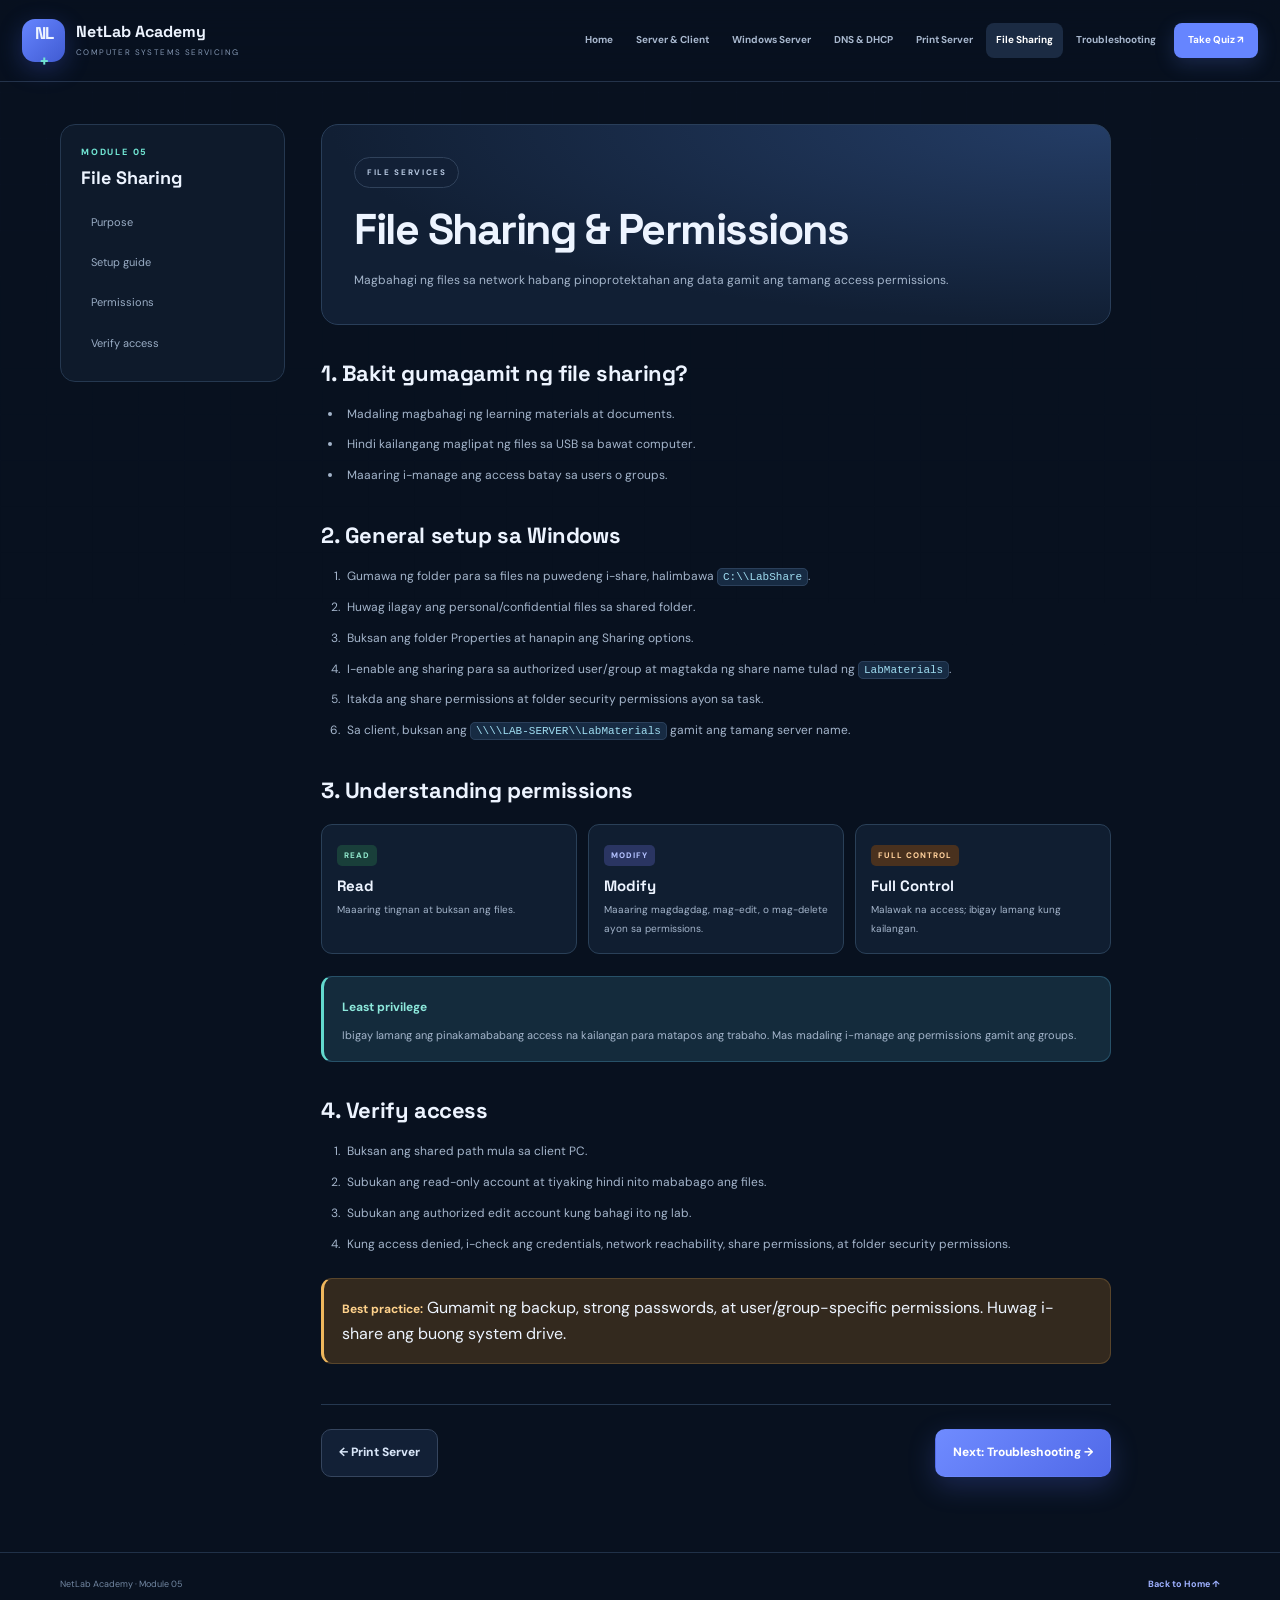
==== file-sharing.html @ 750d9f60 "Add files via upload" ====
<!DOCTYPE html><html lang="tl"><head><meta charset="UTF-8"><meta name="viewport" content="width=device-width, initial-scale=1.0"><title>File Sharing | NetLab Academy</title><link rel="stylesheet" href="style.css"></head><body><header class="topbar"><a class="brand" href="index.html"><span class="brand-mark">NL<span>+</span></span><span><b>NetLab Academy</b><small>COMPUTER SYSTEMS SERVICING</small></span></a><button class="menu-toggle" id="menuBtn">☰</button><nav id="nav"><a href="index.html">Home</a><a href="server-client.html">Server & Client</a><a href="windows-server.html">Windows Server</a><a href="network-services.html">DNS & DHCP</a><a href="print-server.html">Print Server</a><a class="active" href="file-sharing.html">File Sharing</a><a href="troubleshooting.html">Troubleshooting</a><a class="nav-quiz" href="quiz.html">Take Quiz ↗</a></nav></header><main class="lesson-layout wrap"><aside class="lesson-sidebar"><span class="kicker">MODULE 05</span><h3>File Sharing</h3><a href="#purpose">Purpose</a><a href="#setup">Setup guide</a><a href="#permissions">Permissions</a><a href="#test">Verify access</a></aside><article class="lesson-content"><div class="lesson-hero"><span class="pill">FILE SERVICES</span><h1>File Sharing & Permissions</h1><p>Magbahagi ng files sa network habang pinoprotektahan ang data gamit ang tamang access permissions.</p></div><h2 id="purpose">1. Bakit gumagamit ng file sharing?</h2><ul><li>Madaling magbahagi ng learning materials at documents.</li><li>Hindi kailangang maglipat ng files sa USB sa bawat computer.</li><li>Maaaring i-manage ang access batay sa users o groups.</li></ul><h2 id="setup">2. General setup sa Windows</h2><ol><li>Gumawa ng folder para sa files na puwedeng i-share, halimbawa <code>C:\\LabShare</code>.</li><li>Huwag ilagay ang personal/confidential files sa shared folder.</li><li>Buksan ang folder Properties at hanapin ang Sharing options.</li><li>I-enable ang sharing para sa authorized user/group at magtakda ng share name tulad ng <code>LabMaterials</code>.</li><li>Itakda ang share permissions at folder security permissions ayon sa task.</li><li>Sa client, buksan ang <code>\\\\LAB-SERVER\\LabMaterials</code> gamit ang tamang server name.</li></ol><h2 id="permissions">3. Understanding permissions</h2><div class="permission-grid"><div><span class="permission-tag read">READ</span><h3>Read</h3><p>Maaaring tingnan at buksan ang files.</p></div><div><span class="permission-tag modify">MODIFY</span><h3>Modify</h3><p>Maaaring magdagdag, mag-edit, o mag-delete ayon sa permissions.</p></div><div><span class="permission-tag full">FULL CONTROL</span><h3>Full Control</h3><p>Malawak na access; ibigay lamang kung kailangan.</p></div></div><div class="notice"><b>Least privilege</b><p>Ibigay lamang ang pinakamababang access na kailangan para matapos ang trabaho. Mas madaling i-manage ang permissions gamit ang groups.</p></div><h2 id="test">4. Verify access</h2><ol><li>Buksan ang shared path mula sa client PC.</li><li>Subukan ang read-only account at tiyaking hindi nito mababago ang files.</li><li>Subukan ang authorized edit account kung bahagi ito ng lab.</li><li>Kung access denied, i-check ang credentials, network reachability, share permissions, at folder security permissions.</li></ol><div class="warning"><b>Best practice:</b> Gumamit ng backup, strong passwords, at user/group-specific permissions. Huwag i-share ang buong system drive.</div><div class="lesson-nav"><a class="btn btn-ghost" href="print-server.html">← Print Server</a><a class="btn btn-primary" href="troubleshooting.html">Next: Troubleshooting →</a></div></article></main><footer class="footer"><span>NetLab Academy · Module 05</span><a href="index.html">Back to Home ↑</a></footer><script src="script.js"></script></body></html>
---- style.css ----
@import url('https://fonts.googleapis.com/css2?family=DM+Sans:wght@400;500;600;700&family=Space+Grotesk:wght@400;500;600;700&display=swap');
:root{--bg:#08111f;--panel:#101d30;--panel2:#14243a;--text:#edf4ff;--muted:#9baec5;--line:#25364d;--blue:#6685ff;--cyan:#70e4d2;--green:#57d9a5;--shadow:0 22px 70px #0003}
*{box-sizing:border-box}html{scroll-behavior:smooth;scroll-padding-top:110px}body{margin:0;background:var(--bg);color:var(--text);font-family:'DM Sans',Arial,sans-serif;line-height:1.65;overflow-x:hidden}body:before{content:"";position:fixed;inset:0;pointer-events:none;opacity:.17;background-image:linear-gradient(#45608022 1px,transparent 1px),linear-gradient(90deg,#45608022 1px,transparent 1px);background-size:46px 46px;mask-image:linear-gradient(to bottom,black,transparent 80%);z-index:-2}.ambient{position:absolute;width:420px;height:420px;border-radius:50%;filter:blur(100px);opacity:.14;pointer-events:none;z-index:-1}.ambient-one{background:#3f66ff;top:30px;left:-170px}.ambient-two{background:#15d8b1;top:380px;right:-210px}.wrap{width:min(1160px,calc(100% - 44px));margin-inline:auto}.topbar{min-height:82px;padding:13px max(calc((100vw - 1240px)/2),22px);display:flex;align-items:center;justify-content:space-between;gap:24px;border-bottom:1px solid #24334a;background:#08111feF;backdrop-filter:blur(18px);position:sticky;top:0;z-index:20}.brand{display:flex;align-items:center;gap:11px;text-decoration:none;color:var(--text);white-space:nowrap}.brand-mark{width:43px;height:43px;display:grid;place-items:center;background:linear-gradient(135deg,#6685ff,#405bd2);border-radius:13px;font-family:'Space Grotesk',sans-serif;font-weight:800;letter-spacing:-1px;font-size:17px;box-shadow:0 7px 24px #4e6eff44}.brand-mark span{color:var(--cyan)}.brand b{display:block;font-family:'Space Grotesk',sans-serif;font-size:16px;line-height:1.3}.brand small{display:block;font-size:8px;letter-spacing:1.4px;color:#8498b3;margin-top:4px}.topbar nav{display:flex;align-items:center;gap:3px}.topbar nav a{padding:9px 10px;border-radius:8px;text-decoration:none;color:#a8b8ce;font-size:10px;font-weight:700;white-space:nowrap;transition:.2s}.topbar nav a:hover,.topbar nav a.active{color:#fff;background:#1b2b43}.topbar nav a.nav-quiz{background:var(--blue);color:white;padding-inline:14px;margin-left:5px;box-shadow:0 6px 20px #6685ff33}.menu-toggle{display:none;border:1px solid var(--line);border-radius:9px;background:var(--panel);color:white;font-size:21px;padding:6px 12px}.hero{min-height:590px;display:grid;grid-template-columns:1fr .95fr;align-items:center;gap:52px;padding-top:62px;padding-bottom:65px}.pill{display:inline-flex;align-items:center;gap:9px;font-size:9px;font-weight:800;letter-spacing:1.65px;border:1px solid #30425b;color:#b5c6df;border-radius:100px;padding:8px 12px;background:#122036}.pulse{width:7px;height:7px;border-radius:50%;background:var(--green);box-shadow:0 0 12px var(--green)}h1,h2,h3{font-family:'Space Grotesk',sans-serif;line-height:1.18;margin-top:0}.hero h1{font-size:clamp(40px,5vw,65px);letter-spacing:-2.7px;margin:23px 0 20px}.hero h1 span,.quiz-heading h1 span{background:linear-gradient(90deg,#78e6d4,#7e9bff);background-clip:text;-webkit-background-clip:text;color:transparent}.hero-lead{max-width:560px;color:#a7b8ce;font-size:15px;line-height:1.85}.hero-actions{display:flex;gap:12px;flex-wrap:wrap;margin:29px 0 25px}.btn{display:inline-flex;align-items:center;justify-content:center;gap:15px;text-decoration:none;border:1px solid transparent;border-radius:10px;padding:13px 17px;font-family:'DM Sans',sans-serif;font-size:12px;font-weight:800;cursor:pointer;transition:transform .2s,box-shadow .2s,background .2s;color:var(--text)}.btn:hover{transform:translateY(-3px)}.btn-primary{background:linear-gradient(135deg,#6f8bff,#5069e8);box-shadow:0 9px 28px #5c76ff3b;color:white}.btn-primary:hover{box-shadow:0 13px 32px #5c76ff65}.btn-ghost{border-color:#35455e;background:#122036;color:#d8e5f7}.btn-ghost:hover{background:#1b2d47}.btn-light{background:#e9fffa;color:#112438;white-space:nowrap}.play{display:grid;place-items:center;width:21px;height:21px;border:1px solid #60748f;border-radius:50%;font-size:12px}.hero-proof{display:flex;align-items:center;gap:12px;color:#8ea2bc;font-size:10px}.hero-proof b{color:var(--cyan);padding:0 4px}.avatar-stack{display:flex}.avatar-stack span{display:grid;place-items:center;width:27px;height:27px;margin-right:-6px;border:2px solid var(--bg);border-radius:50%;background:#243a59;color:#b7d3ff;font-size:8px;font-weight:800}.avatar-stack span:nth-child(2){background:#31535d;color:#9df6df}.avatar-stack span:nth-child(3){background:#433b6c;color:#d3c4ff}.hero-visual{position:relative;min-height:420px;border:1px solid #2b4058;border-radius:26px;overflow:hidden;background:radial-gradient(ellipse at 50% 44%,#1c3653 0,#101e32 50%,#0b1525 100%);box-shadow:var(--shadow)}.visual-grid{position:absolute;inset:0;background-image:linear-gradient(#6f8eb017 1px,transparent 1px),linear-gradient(90deg,#6f8eb017 1px,transparent 1px);background-size:32px 32px;mask-image:radial-gradient(ellipse at center,black,transparent 80%)}.visual-label{position:absolute;top:18px;left:20px;right:20px;display:flex;align-items:center;gap:8px;font-size:8px;letter-spacing:1.4px;color:#8da4c0}.visual-label b{margin-left:auto;color:#72e4b4;font-size:8px}.dot{width:6px;height:6px;border-radius:50%}.green{background:#60e5ae;box-shadow:0 0 12px #60e5ae}.server-tower{position:absolute;width:205px;top:83px;left:50%;transform:translateX(-50%);padding:12px;border:1px solid #4a6686;border-radius:13px;background:linear-gradient(135deg,#1e3450,#122137);box-shadow:0 20px 55px #0005}.tower-top{display:flex;justify-content:space-between;color:#94abc6;font-size:8px;letter-spacing:1px;padding:3px 4px 12px}.tower-slot{height:49px;margin:7px 0;border:1px solid #2e4663;border-radius:7px;background:#0c1a2b;display:flex;align-items:center;gap:9px;padding:0 11px;color:#a3b8d2;font-size:8px}.tower-slot i{width:7px;height:7px;background:var(--cyan);border-radius:50%;box-shadow:0 0 10px var(--cyan)}.tower-slot b{margin-left:auto;color:#5e7693;font-size:10px}.tower-foot{font-size:7px;letter-spacing:1px;color:#738ba8;padding:8px 3px 0}.tower-foot span{color:var(--green)}.floating-card{position:absolute;display:flex;align-items:center;gap:9px;padding:11px 12px;background:#152941ed;border:1px solid #38516d;border-radius:11px;box-shadow:0 12px 30px #0003;backdrop-filter:blur(10px)}.card-ip{top:157px;left:12px}.card-client{right:10px;bottom:76px}.mini-icon{display:grid;place-items:center;width:30px;height:30px;border-radius:8px;background:#314b7a;color:#9bb7ff;font-weight:800}.mini-icon.cyan{background:#174a4b;color:#7cead8}.floating-card small{display:block;color:#7f96b4;font-size:7px;letter-spacing:1px}.floating-card b{display:block;color:#e3edfb;font-size:10px;margin-top:3px}.status-tag{font-size:7px;color:#a9c3e5;border:1px solid #3c5472;padding:3px 5px;border-radius:4px}.signal{color:var(--cyan);font-size:15px;letter-spacing:1px}.connection{position:absolute;border:1px dashed #5c9fbd77;border-radius:50%;pointer-events:none}.connection-a{width:260px;height:260px;left:calc(50% - 130px);top:75px}.connection-b{width:330px;height:330px;left:calc(50% - 165px);top:40px;border-color:#6a86cb33}.stats{display:grid;grid-template-columns:repeat(4,1fr);padding:23px 0;border-top:1px solid #203148;border-bottom:1px solid #203148}.stats div{padding:6px 25px;border-right:1px solid #203148;display:flex;flex-direction:column;gap:3px}.stats div:first-child{padding-left:0}.stats div:last-child{border:0}.stats strong{font-family:'Space Grotesk',sans-serif;font-size:25px;color:#e8f1ff}.stats span{font-size:10px;color:#8195b0}.section{padding-top:90px;padding-bottom:92px}.section-head{display:flex;justify-content:space-between;align-items:end;gap:25px;margin-bottom:30px}.kicker{font-size:9px;font-weight:800;letter-spacing:1.8px;color:var(--cyan)}.section-head h2{font-size:35px;letter-spacing:-1px;margin:9px 0}.section-head h2 span{color:#8299ff}.section-head p{font-size:12px;color:#8fa2bc;margin:0}.text-link{font-size:11px;font-weight:800;color:#aabaff;text-decoration:none;white-space:nowrap;padding-bottom:5px}.text-link span{color:var(--cyan);margin-left:5px}.module-grid{display:grid;grid-template-columns:repeat(3,1fr);gap:17px}.module-card{display:flex;flex-direction:column;min-height:250px;padding:22px;border:1px solid #253850;border-radius:16px;background:linear-gradient(145deg,#122137,#0d192a);text-decoration:none;color:var(--text);transition:.22s;position:relative;overflow:hidden}.module-card:hover{transform:translateY(-5px);border-color:#5b75c9;box-shadow:0 18px 40px #0003}.module-top{display:flex;align-items:center;justify-content:space-between;margin-bottom:22px}.module-icon{width:43px;height:43px;display:grid;place-items:center;border-radius:12px;font-family:'Space Grotesk',sans-serif;font-weight:700;font-size:13px}.module-icon.blue{background:#233666;color:#9db3ff}.module-icon.violet{background:#382a57;color:#d2b7ff}.module-icon.mint{background:#163f3c;color:#81e9d5}.module-icon.orange{background:#49331f;color:#ffc58b}.module-icon.pink{background:#48273e;color:#ffadd7}.module-icon.gold{background:#443c20;color:#f8df8d}.module-icon.white{background:#e7fff9;color:#16344a}.arrow{color:#7188a6;font-size:20px;transition:.2s}.module-card:hover .arrow{color:var(--cyan);transform:translate(2px,-2px)}.module-type{font-size:8px;font-weight:800;letter-spacing:1.4px;color:#8298b4}.module-card h3{font-size:18px;margin:8px 0 10px;letter-spacing:-.3px}.module-card p{font-size:11px;line-height:1.8;color:#8ea1ba;margin:0 0 18px}.module-bottom{display:flex;justify-content:space-between;align-items:center;margin-top:auto;font-size:9px;color:#7f94b1}.progress-line{height:4px;width:70px;border-radius:20px;background:#25354a;overflow:hidden}.progress-line i{display:block;height:100%;border-radius:20px;background:linear-gradient(90deg,#6e8aff,#70e4d2)}.featured-card{background:linear-gradient(140deg,#314b9d,#1a2c56);border-color:#4d67b6}.featured-card:before{content:"";position:absolute;width:180px;height:180px;right:-65px;top:-70px;border-radius:50%;background:#86a0ff22}.featured-card .module-type,.featured-card p,.featured-card .module-bottom{color:#c0d0f5}.quiz-stars{color:#d8f9f1;letter-spacing:3px}.safety-band{background:linear-gradient(110deg,#11253a,#123b43);border-top:1px solid #234f5a;border-bottom:1px solid #234f5a}.safety-inner{display:flex;align-items:center;gap:22px;padding-top:33px;padding-bottom:33px}.safety-symbol{flex:0 0 47px;width:47px;height:47px;display:grid;place-items:center;border-radius:13px;background:#1c504d;color:#82f0d6;font-size:23px}.safety-inner>div:nth-child(2){flex:1}.safety-inner h2{font-size:20px;margin:6px 0}.safety-inner p{font-size:11px;max-width:700px;color:#9eb6c9;margin:0}.footer{display:flex;align-items:center;justify-content:space-between;gap:20px;padding:24px max(calc((100vw - 1160px)/2),22px);border-top:1px solid #203148;color:#7287a2;font-size:9px}.footer a:last-child{color:#9eb1ff;text-decoration:none;font-weight:700}.footer-brand .brand-mark{width:35px;height:35px;border-radius:10px;font-size:14px}.footer-brand b{font-size:13px}.footer-brand small{font-size:7px}
.lesson-layout{display:grid;grid-template-columns:225px minmax(0,790px);gap:36px;align-items:start;padding-top:42px;padding-bottom:75px}.lesson-sidebar{position:sticky;top:105px;display:flex;flex-direction:column;gap:4px;border:1px solid #253850;background:#0e1a2b;border-radius:15px;padding:20px}.lesson-sidebar h3{font-size:18px;margin:3px 0 12px}.lesson-sidebar>a{padding:9px 10px;border-radius:8px;color:#9aadc5;text-decoration:none;font-size:11px}.lesson-sidebar>a:hover{background:#1b2d46;color:#dce8ff}.sidebar-tip{margin-top:15px;padding:13px;border-radius:9px;background:#172d3b;border:1px solid #264b52}.sidebar-tip b{font-size:10px;color:var(--cyan)}.sidebar-tip p{font-size:10px;color:#8ca8bb;margin:4px 0 0}.lesson-content{min-width:0}.lesson-hero{padding:32px;border:1px solid #293e59;border-radius:17px;background:radial-gradient(ellipse at top right,#243d66,#111f34 70%);margin-bottom:23px}.lesson-hero h1{font-size:clamp(30px,4vw,43px);letter-spacing:-1.5px;margin:17px 0 13px}.lesson-hero p{font-size:13px;color:#a6b8ce;margin:0;max-width:650px}.lesson-content h2{font-size:22px;letter-spacing:-.4px;margin:36px 0 14px;scroll-margin-top:110px}.lesson-content h3{font-size:15px}.lesson-content p,.lesson-content li{font-size:12px;color:#a4b5cb;line-height:1.9}.lesson-content b{color:#e3edfa}.lesson-content ul,.lesson-content ol{padding-left:22px}.lesson-content li{padding-left:4px;margin:8px 0}.lesson-content code{font-family:Consolas,monospace;color:#9fdcf0;background:#172b43;border:1px solid #2b405b;border-radius:5px;padding:2px 5px;font-size:11px}.lesson-content pre{white-space:pre-wrap;overflow:auto;background:#07101c;border:1px solid #26384f;border-radius:11px;padding:17px;color:#b8e6f6}.lesson-content pre code{background:transparent;border:0;padding:0;color:#b8e6f6}.notice,.warning{padding:16px 18px;margin:22px 0;border-radius:11px;background:#142b3c;border:1px solid #275168;border-left:3px solid #62d9ce}.notice b,.warning b{font-size:12px;color:#8de9dc}.notice p,.warning p{margin:5px 0 0;font-size:11px}.warning{background:#33291e;border-color:#58452b;border-left-color:#efb75d}.warning b{color:#ffd28c}.lesson-content .pill{font-size:8px}.check-panel{display:grid;gap:11px;border:1px solid #2a4058;background:#101e31;border-radius:12px;padding:20px;margin:24px 0}.check-panel h3{margin:0 0 5px}.check-panel label{font-size:11px;color:#a6b7cc;display:flex;gap:10px;align-items:center}.check-panel input{accent-color:#6f8bff;width:15px;height:15px}.lesson-nav{display:flex;justify-content:space-between;gap:12px;margin-top:40px;padding-top:24px;border-top:1px solid #253850}.flow-grid{display:grid;grid-template-columns:repeat(4,1fr);gap:10px;margin:23px 0}.flow-grid div{padding:14px 12px;border:1px solid #2a4058;border-radius:10px;background:#101e31}.flow-grid span{display:block;color:var(--cyan);font-size:10px;font-weight:800;margin-bottom:13px}.flow-grid b{display:block;font-size:12px}.flow-grid small{display:block;font-size:9px;color:#8ea2bb;line-height:1.6;margin-top:6px}.permission-grid{display:grid;grid-template-columns:repeat(3,1fr);gap:11px;margin:20px 0}.permission-grid>div{padding:15px;border:1px solid #2a4058;border-radius:11px;background:#101e31}.permission-grid h3{margin:11px 0 5px}.permission-grid p{font-size:10px;margin:0}.permission-tag{display:inline-block;border-radius:5px;padding:4px 7px;font-size:8px;font-weight:800;letter-spacing:1px}.permission-tag.read{background:#193f3a;color:#8fe7cb}.permission-tag.modify{background:#2a3562;color:#b4c2ff}.permission-tag.full{background:#49311e;color:#ffd09b}.command{border:1px solid #293e57;border-radius:11px;padding:14px 16px;margin:14px 0;background:#0e1a2b}.command>b{font-size:11px}.command pre{margin:10px 0}.copy-btn{border:1px solid #344a66;background:#172943;color:#b9ccf2;border-radius:7px;padding:7px 10px;font-size:10px;font-weight:700;cursor:pointer}.copy-btn:hover{background:#243c5d}.quiz-wrap{max-width:840px;padding-top:55px;padding-bottom:80px}.quiz-heading{text-align:center;margin-bottom:35px}.quiz-heading h1{font-size:clamp(38px,6vw,54px);letter-spacing:-2px;margin:18px 0 13px}.quiz-heading p{font-size:12px;color:#9aadc5;max-width:560px;margin:0 auto}.quiz-progress{max-width:430px;margin:27px auto 0;text-align:left;color:#8198b5;font-size:10px}.progress-track{height:5px;border-radius:10px;background:#1d2e45;margin-top:8px;overflow:hidden}.progress-track i{display:block;height:100%;width:0;background:linear-gradient(90deg,#6885ff,#70e4d2);transition:width .2s}.question{padding:22px 24px;margin:14px 0;border:1px solid #263a52;background:linear-gradient(140deg,#122137,#0d1929);border-radius:14px}.question-num{font-size:8px;letter-spacing:1.6px;font-weight:800;color:#81a0ff}.question h3{font-size:16px;margin:10px 0 14px}.question label{display:flex;gap:10px;align-items:flex-start;padding:10px 11px;margin:5px 0;border:1px solid transparent;border-radius:8px;font-size:11px;color:#a6b8ce;cursor:pointer;transition:.15s}.question label:hover{background:#172a42;border-color:#304761}.question input{accent-color:#738eff;margin-top:3px}.quiz-actions{display:flex;gap:10px;margin-top:22px}.result{margin-top:20px;border-radius:12px;padding:18px;border:1px solid transparent}.result:empty{display:none}.result strong{font-family:'Space Grotesk',sans-serif;font-size:22px}.result p{font-size:12px;margin:5px 0 0}.result.good{background:#12352f;border-color:#246a5c;color:#9bf0d1}.result.try{background:#382b1d;border-color:#6b4a27;color:#ffda9a}
@media(max-width:1150px){.topbar{padding-inline:22px}.topbar nav a{font-size:9px;padding:8px 7px}.hero{gap:28px}.hero h1{font-size:52px}}
@media(max-width:950px){.menu-toggle{display:block}.topbar{flex-wrap:wrap}.topbar nav{display:none;width:100%;flex-wrap:wrap;padding:9px 0 5px}.topbar nav.open{display:flex}.topbar nav a{font-size:11px;padding:9px 10px}.topbar nav a.nav-quiz{margin-left:0}.hero{grid-template-columns:1fr;padding-top:50px}.hero-content{max-width:690px}.hero-visual{min-height:420px}.module-grid{grid-template-columns:repeat(2,1fr)}.lesson-layout{grid-template-columns:1fr;gap:22px}.lesson-sidebar{position:static;display:flex;flex-direction:row;flex-wrap:wrap;align-items:center}.lesson-sidebar .kicker,.lesson-sidebar h3{width:100%}.lesson-sidebar>a{padding:7px 9px}.sidebar-tip{display:none}.safety-inner{flex-wrap:wrap}.safety-inner>div:nth-child(2){min-width:70%}.safety-inner .btn{margin-left:69px}.footer{flex-wrap:wrap}.footer>span{max-width:55%}}
@media(max-width:600px){.wrap{width:calc(100% - 32px)}.topbar{padding:11px 16px}.brand-mark{width:38px;height:38px}.brand b{font-size:14px}.brand small{font-size:7px;letter-spacing:1px}.topbar nav{gap:3px}.topbar nav a{font-size:10px}.hero{padding-top:40px;padding-bottom:42px;gap:30px}.hero h1{font-size:43px;letter-spacing:-1.8px}.hero-lead{font-size:13px}.hero-actions{gap:8px}.btn{padding:12px 13px;font-size:11px}.hero-visual{min-height:365px}.server-tower{top:78px;width:184px}.card-ip{top:157px;left:7px;transform:scale(.85);transform-origin:left center}.card-client{right:5px;bottom:55px;transform:scale(.85);transform-origin:right center}.stats{grid-template-columns:repeat(2,1fr);gap:12px;padding:20px 0}.stats div{padding:7px 13px;border-right:0}.stats div:first-child{padding-left:13px}.stats div:nth-child(odd){border-right:1px solid #203148}.stats strong{font-size:22px}.section{padding-top:60px;padding-bottom:60px}.section-head{display:block}.section-head h2{font-size:30px}.section-head .text-link{display:inline-block;margin-top:15px}.module-grid{grid-template-columns:1fr}.module-card{min-height:220px}.safety-inner{gap:14px;padding-top:25px;padding-bottom:25px}.safety-inner>div:nth-child(2){min-width:0;flex:1}.safety-inner h2{font-size:17px}.safety-inner p{font-size:10px}.safety-inner .btn{margin-left:61px}.footer{padding:20px 16px;gap:12px}.footer>span{max-width:none;width:100%}.lesson-layout{padding-top:22px;padding-bottom:50px}.lesson-sidebar{gap:3px;padding:15px}.lesson-sidebar>a{font-size:10px}.lesson-hero{padding:23px 20px}.lesson-hero h1{font-size:31px}.lesson-content h2{font-size:20px}.lesson-content p,.lesson-content li{font-size:11px}.lesson-nav{flex-direction:column}.lesson-nav .btn{width:100%}.flow-grid{grid-template-columns:repeat(2,1fr)}.permission-grid{grid-template-columns:1fr}.quiz-wrap{padding-top:38px;padding-bottom:55px}.quiz-heading h1{font-size:39px}.question{padding:18px 15px}.quiz-actions{flex-direction:column}.quiz-actions .btn{width:100%}}
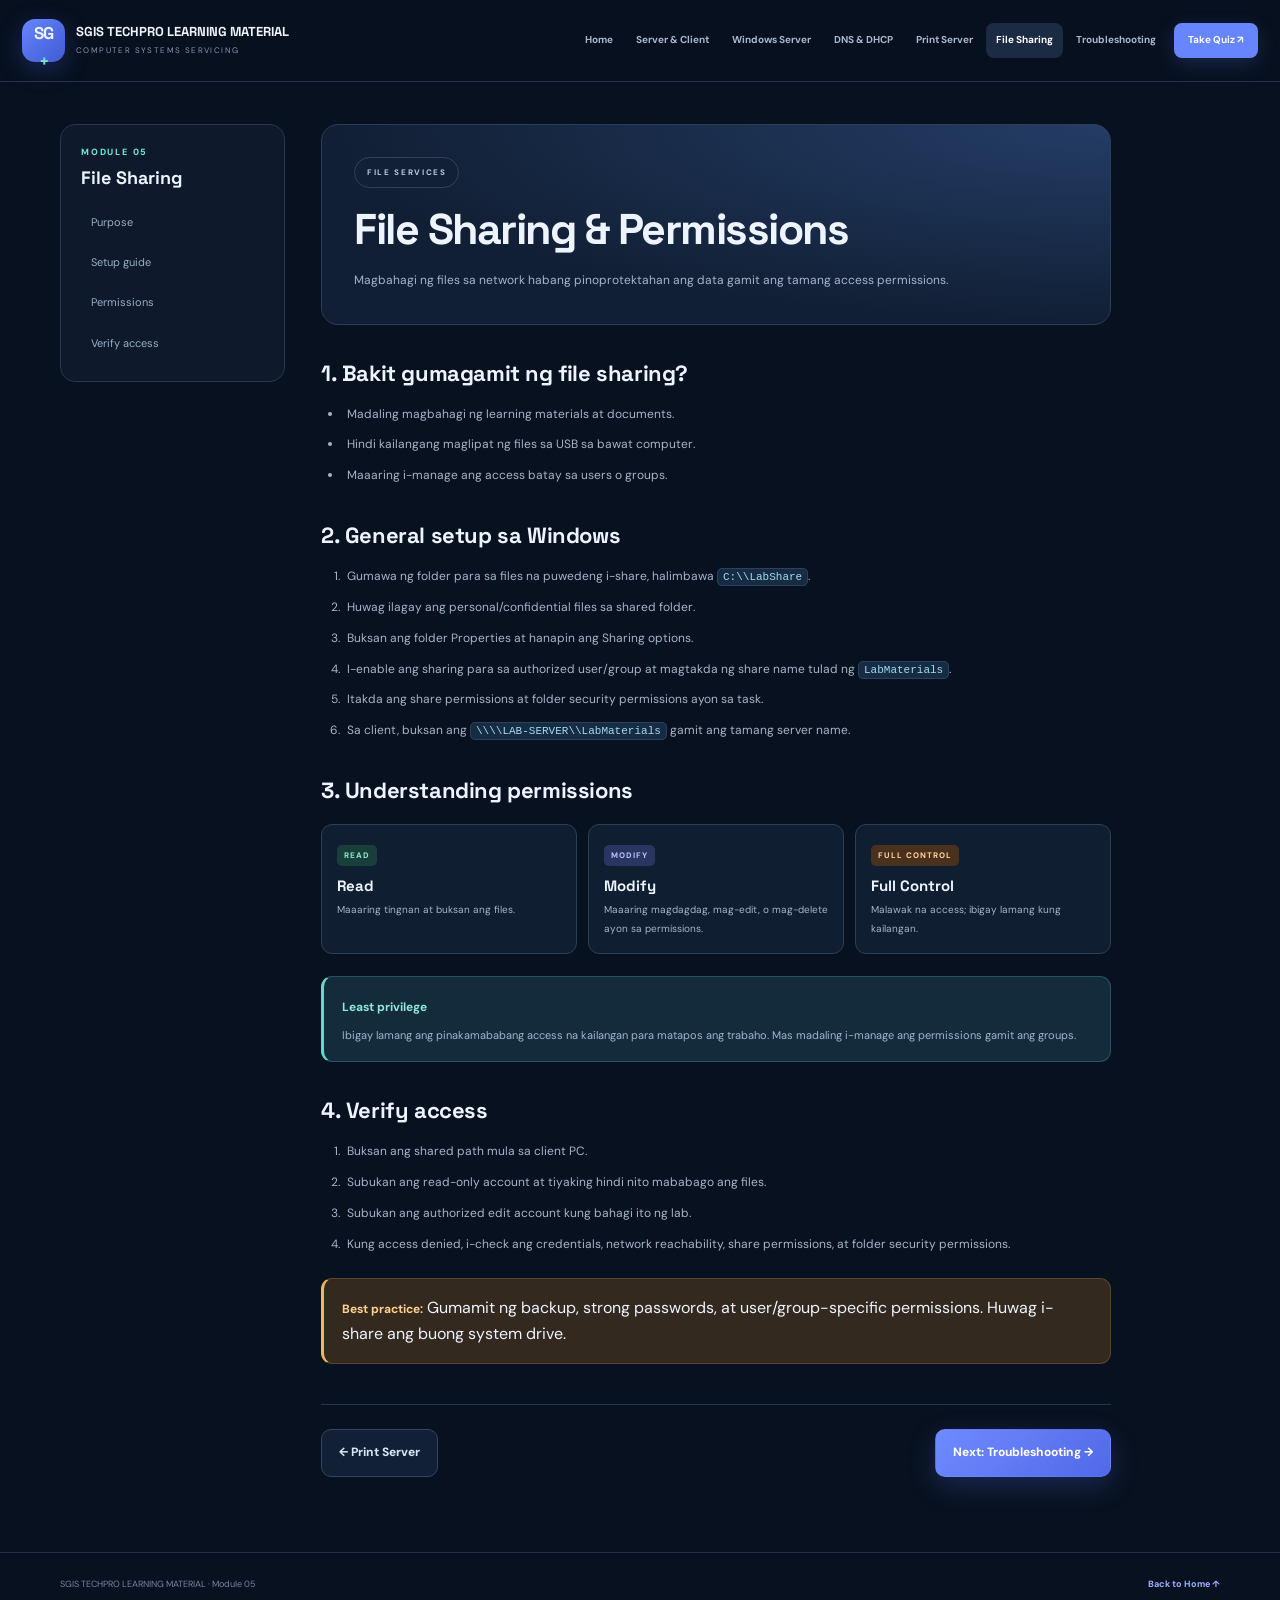
==== commit 7c2da47a: "Add files via upload" ====
--- a/file-sharing.html
+++ b/file-sharing.html
@@ -1 +1 @@
-<!DOCTYPE html><html lang="tl"><head><meta charset="UTF-8"><meta name="viewport" content="width=device-width, initial-scale=1.0"><title>File Sharing | NetLab Academy</title><link rel="stylesheet" href="style.css"></head><body><header class="topbar"><a class="brand" href="index.html"><span class="brand-mark">NL<span>+</span></span><span><b>NetLab Academy</b><small>COMPUTER SYSTEMS SERVICING</small></span></a><button class="menu-toggle" id="menuBtn">☰</button><nav id="nav"><a href="index.html">Home</a><a href="server-client.html">Server & Client</a><a href="windows-server.html">Windows Server</a><a href="network-services.html">DNS & DHCP</a><a href="print-server.html">Print Server</a><a class="active" href="file-sharing.html">File Sharing</a><a href="troubleshooting.html">Troubleshooting</a><a class="nav-quiz" href="quiz.html">Take Quiz ↗</a></nav></header><main class="lesson-layout wrap"><aside class="lesson-sidebar"><span class="kicker">MODULE 05</span><h3>File Sharing</h3><a href="#purpose">Purpose</a><a href="#setup">Setup guide</a><a href="#permissions">Permissions</a><a href="#test">Verify access</a></aside><article class="lesson-content"><div class="lesson-hero"><span class="pill">FILE SERVICES</span><h1>File Sharing & Permissions</h1><p>Magbahagi ng files sa network habang pinoprotektahan ang data gamit ang tamang access permissions.</p></div><h2 id="purpose">1. Bakit gumagamit ng file sharing?</h2><ul><li>Madaling magbahagi ng learning materials at documents.</li><li>Hindi kailangang maglipat ng files sa USB sa bawat computer.</li><li>Maaaring i-manage ang access batay sa users o groups.</li></ul><h2 id="setup">2. General setup sa Windows</h2><ol><li>Gumawa ng folder para sa files na puwedeng i-share, halimbawa <code>C:\\LabShare</code>.</li><li>Huwag ilagay ang personal/confidential files sa shared folder.</li><li>Buksan ang folder Properties at hanapin ang Sharing options.</li><li>I-enable ang sharing para sa authorized user/group at magtakda ng share name tulad ng <code>LabMaterials</code>.</li><li>Itakda ang share permissions at folder security permissions ayon sa task.</li><li>Sa client, buksan ang <code>\\\\LAB-SERVER\\LabMaterials</code> gamit ang tamang server name.</li></ol><h2 id="permissions">3. Understanding permissions</h2><div class="permission-grid"><div><span class="permission-tag read">READ</span><h3>Read</h3><p>Maaaring tingnan at buksan ang files.</p></div><div><span class="permission-tag modify">MODIFY</span><h3>Modify</h3><p>Maaaring magdagdag, mag-edit, o mag-delete ayon sa permissions.</p></div><div><span class="permission-tag full">FULL CONTROL</span><h3>Full Control</h3><p>Malawak na access; ibigay lamang kung kailangan.</p></div></div><div class="notice"><b>Least privilege</b><p>Ibigay lamang ang pinakamababang access na kailangan para matapos ang trabaho. Mas madaling i-manage ang permissions gamit ang groups.</p></div><h2 id="test">4. Verify access</h2><ol><li>Buksan ang shared path mula sa client PC.</li><li>Subukan ang read-only account at tiyaking hindi nito mababago ang files.</li><li>Subukan ang authorized edit account kung bahagi ito ng lab.</li><li>Kung access denied, i-check ang credentials, network reachability, share permissions, at folder security permissions.</li></ol><div class="warning"><b>Best practice:</b> Gumamit ng backup, strong passwords, at user/group-specific permissions. Huwag i-share ang buong system drive.</div><div class="lesson-nav"><a class="btn btn-ghost" href="print-server.html">← Print Server</a><a class="btn btn-primary" href="troubleshooting.html">Next: Troubleshooting →</a></div></article></main><footer class="footer"><span>NetLab Academy · Module 05</span><a href="index.html">Back to Home ↑</a></footer><script src="script.js"></script></body></html>+<!DOCTYPE html><html lang="tl"><head><meta charset="UTF-8"><meta name="viewport" content="width=device-width, initial-scale=1.0"><title>File Sharing | SGIS TECHPRO LEARNING MATERIAL</title><link rel="stylesheet" href="style.css"></head><body><header class="topbar"><a class="brand" href="index.html"><span class="brand-mark">SG<span>+</span></span><span><b>SGIS TECHPRO LEARNING MATERIAL</b><small>COMPUTER SYSTEMS SERVICING</small></span></a><button class="menu-toggle" id="menuBtn">☰</button><nav id="nav"><a href="index.html">Home</a><a href="server-client.html">Server & Client</a><a href="windows-server.html">Windows Server</a><a href="network-services.html">DNS & DHCP</a><a href="print-server.html">Print Server</a><a class="active" href="file-sharing.html">File Sharing</a><a href="troubleshooting.html">Troubleshooting</a><a class="nav-quiz" href="quiz.html">Take Quiz ↗</a></nav></header><main class="lesson-layout wrap"><aside class="lesson-sidebar"><span class="kicker">MODULE 05</span><h3>File Sharing</h3><a href="#purpose">Purpose</a><a href="#setup">Setup guide</a><a href="#permissions">Permissions</a><a href="#test">Verify access</a></aside><article class="lesson-content"><div class="lesson-hero"><span class="pill">FILE SERVICES</span><h1>File Sharing & Permissions</h1><p>Magbahagi ng files sa network habang pinoprotektahan ang data gamit ang tamang access permissions.</p></div><h2 id="purpose">1. Bakit gumagamit ng file sharing?</h2><ul><li>Madaling magbahagi ng learning materials at documents.</li><li>Hindi kailangang maglipat ng files sa USB sa bawat computer.</li><li>Maaaring i-manage ang access batay sa users o groups.</li></ul><h2 id="setup">2. General setup sa Windows</h2><ol><li>Gumawa ng folder para sa files na puwedeng i-share, halimbawa <code>C:\\LabShare</code>.</li><li>Huwag ilagay ang personal/confidential files sa shared folder.</li><li>Buksan ang folder Properties at hanapin ang Sharing options.</li><li>I-enable ang sharing para sa authorized user/group at magtakda ng share name tulad ng <code>LabMaterials</code>.</li><li>Itakda ang share permissions at folder security permissions ayon sa task.</li><li>Sa client, buksan ang <code>\\\\LAB-SERVER\\LabMaterials</code> gamit ang tamang server name.</li></ol><h2 id="permissions">3. Understanding permissions</h2><div class="permission-grid"><div><span class="permission-tag read">READ</span><h3>Read</h3><p>Maaaring tingnan at buksan ang files.</p></div><div><span class="permission-tag modify">MODIFY</span><h3>Modify</h3><p>Maaaring magdagdag, mag-edit, o mag-delete ayon sa permissions.</p></div><div><span class="permission-tag full">FULL CONTROL</span><h3>Full Control</h3><p>Malawak na access; ibigay lamang kung kailangan.</p></div></div><div class="notice"><b>Least privilege</b><p>Ibigay lamang ang pinakamababang access na kailangan para matapos ang trabaho. Mas madaling i-manage ang permissions gamit ang groups.</p></div><h2 id="test">4. Verify access</h2><ol><li>Buksan ang shared path mula sa client PC.</li><li>Subukan ang read-only account at tiyaking hindi nito mababago ang files.</li><li>Subukan ang authorized edit account kung bahagi ito ng lab.</li><li>Kung access denied, i-check ang credentials, network reachability, share permissions, at folder security permissions.</li></ol><div class="warning"><b>Best practice:</b> Gumamit ng backup, strong passwords, at user/group-specific permissions. Huwag i-share ang buong system drive.</div><div class="lesson-nav"><a class="btn btn-ghost" href="print-server.html">← Print Server</a><a class="btn btn-primary" href="troubleshooting.html">Next: Troubleshooting →</a></div></article></main><footer class="footer"><span>SGIS TECHPRO LEARNING MATERIAL · Module 05</span><a href="index.html">Back to Home ↑</a></footer><script src="script.js"></script></body></html>
--- a/style.css
+++ b/style.css
@@ -1,7 +1,7 @@
 @import url('https://fonts.googleapis.com/css2?family=DM+Sans:wght@400;500;600;700&family=Space+Grotesk:wght@400;500;600;700&display=swap');
 :root{--bg:#08111f;--panel:#101d30;--panel2:#14243a;--text:#edf4ff;--muted:#9baec5;--line:#25364d;--blue:#6685ff;--cyan:#70e4d2;--green:#57d9a5;--shadow:0 22px 70px #0003}
-*{box-sizing:border-box}html{scroll-behavior:smooth;scroll-padding-top:110px}body{margin:0;background:var(--bg);color:var(--text);font-family:'DM Sans',Arial,sans-serif;line-height:1.65;overflow-x:hidden}body:before{content:"";position:fixed;inset:0;pointer-events:none;opacity:.17;background-image:linear-gradient(#45608022 1px,transparent 1px),linear-gradient(90deg,#45608022 1px,transparent 1px);background-size:46px 46px;mask-image:linear-gradient(to bottom,black,transparent 80%);z-index:-2}.ambient{position:absolute;width:420px;height:420px;border-radius:50%;filter:blur(100px);opacity:.14;pointer-events:none;z-index:-1}.ambient-one{background:#3f66ff;top:30px;left:-170px}.ambient-two{background:#15d8b1;top:380px;right:-210px}.wrap{width:min(1160px,calc(100% - 44px));margin-inline:auto}.topbar{min-height:82px;padding:13px max(calc((100vw - 1240px)/2),22px);display:flex;align-items:center;justify-content:space-between;gap:24px;border-bottom:1px solid #24334a;background:#08111feF;backdrop-filter:blur(18px);position:sticky;top:0;z-index:20}.brand{display:flex;align-items:center;gap:11px;text-decoration:none;color:var(--text);white-space:nowrap}.brand-mark{width:43px;height:43px;display:grid;place-items:center;background:linear-gradient(135deg,#6685ff,#405bd2);border-radius:13px;font-family:'Space Grotesk',sans-serif;font-weight:800;letter-spacing:-1px;font-size:17px;box-shadow:0 7px 24px #4e6eff44}.brand-mark span{color:var(--cyan)}.brand b{display:block;font-family:'Space Grotesk',sans-serif;font-size:16px;line-height:1.3}.brand small{display:block;font-size:8px;letter-spacing:1.4px;color:#8498b3;margin-top:4px}.topbar nav{display:flex;align-items:center;gap:3px}.topbar nav a{padding:9px 10px;border-radius:8px;text-decoration:none;color:#a8b8ce;font-size:10px;font-weight:700;white-space:nowrap;transition:.2s}.topbar nav a:hover,.topbar nav a.active{color:#fff;background:#1b2b43}.topbar nav a.nav-quiz{background:var(--blue);color:white;padding-inline:14px;margin-left:5px;box-shadow:0 6px 20px #6685ff33}.menu-toggle{display:none;border:1px solid var(--line);border-radius:9px;background:var(--panel);color:white;font-size:21px;padding:6px 12px}.hero{min-height:590px;display:grid;grid-template-columns:1fr .95fr;align-items:center;gap:52px;padding-top:62px;padding-bottom:65px}.pill{display:inline-flex;align-items:center;gap:9px;font-size:9px;font-weight:800;letter-spacing:1.65px;border:1px solid #30425b;color:#b5c6df;border-radius:100px;padding:8px 12px;background:#122036}.pulse{width:7px;height:7px;border-radius:50%;background:var(--green);box-shadow:0 0 12px var(--green)}h1,h2,h3{font-family:'Space Grotesk',sans-serif;line-height:1.18;margin-top:0}.hero h1{font-size:clamp(40px,5vw,65px);letter-spacing:-2.7px;margin:23px 0 20px}.hero h1 span,.quiz-heading h1 span{background:linear-gradient(90deg,#78e6d4,#7e9bff);background-clip:text;-webkit-background-clip:text;color:transparent}.hero-lead{max-width:560px;color:#a7b8ce;font-size:15px;line-height:1.85}.hero-actions{display:flex;gap:12px;flex-wrap:wrap;margin:29px 0 25px}.btn{display:inline-flex;align-items:center;justify-content:center;gap:15px;text-decoration:none;border:1px solid transparent;border-radius:10px;padding:13px 17px;font-family:'DM Sans',sans-serif;font-size:12px;font-weight:800;cursor:pointer;transition:transform .2s,box-shadow .2s,background .2s;color:var(--text)}.btn:hover{transform:translateY(-3px)}.btn-primary{background:linear-gradient(135deg,#6f8bff,#5069e8);box-shadow:0 9px 28px #5c76ff3b;color:white}.btn-primary:hover{box-shadow:0 13px 32px #5c76ff65}.btn-ghost{border-color:#35455e;background:#122036;color:#d8e5f7}.btn-ghost:hover{background:#1b2d47}.btn-light{background:#e9fffa;color:#112438;white-space:nowrap}.play{display:grid;place-items:center;width:21px;height:21px;border:1px solid #60748f;border-radius:50%;font-size:12px}.hero-proof{display:flex;align-items:center;gap:12px;color:#8ea2bc;font-size:10px}.hero-proof b{color:var(--cyan);padding:0 4px}.avatar-stack{display:flex}.avatar-stack span{display:grid;place-items:center;width:27px;height:27px;margin-right:-6px;border:2px solid var(--bg);border-radius:50%;background:#243a59;color:#b7d3ff;font-size:8px;font-weight:800}.avatar-stack span:nth-child(2){background:#31535d;color:#9df6df}.avatar-stack span:nth-child(3){background:#433b6c;color:#d3c4ff}.hero-visual{position:relative;min-height:420px;border:1px solid #2b4058;border-radius:26px;overflow:hidden;background:radial-gradient(ellipse at 50% 44%,#1c3653 0,#101e32 50%,#0b1525 100%);box-shadow:var(--shadow)}.visual-grid{position:absolute;inset:0;background-image:linear-gradient(#6f8eb017 1px,transparent 1px),linear-gradient(90deg,#6f8eb017 1px,transparent 1px);background-size:32px 32px;mask-image:radial-gradient(ellipse at center,black,transparent 80%)}.visual-label{position:absolute;top:18px;left:20px;right:20px;display:flex;align-items:center;gap:8px;font-size:8px;letter-spacing:1.4px;color:#8da4c0}.visual-label b{margin-left:auto;color:#72e4b4;font-size:8px}.dot{width:6px;height:6px;border-radius:50%}.green{background:#60e5ae;box-shadow:0 0 12px #60e5ae}.server-tower{position:absolute;width:205px;top:83px;left:50%;transform:translateX(-50%);padding:12px;border:1px solid #4a6686;border-radius:13px;background:linear-gradient(135deg,#1e3450,#122137);box-shadow:0 20px 55px #0005}.tower-top{display:flex;justify-content:space-between;color:#94abc6;font-size:8px;letter-spacing:1px;padding:3px 4px 12px}.tower-slot{height:49px;margin:7px 0;border:1px solid #2e4663;border-radius:7px;background:#0c1a2b;display:flex;align-items:center;gap:9px;padding:0 11px;color:#a3b8d2;font-size:8px}.tower-slot i{width:7px;height:7px;background:var(--cyan);border-radius:50%;box-shadow:0 0 10px var(--cyan)}.tower-slot b{margin-left:auto;color:#5e7693;font-size:10px}.tower-foot{font-size:7px;letter-spacing:1px;color:#738ba8;padding:8px 3px 0}.tower-foot span{color:var(--green)}.floating-card{position:absolute;display:flex;align-items:center;gap:9px;padding:11px 12px;background:#152941ed;border:1px solid #38516d;border-radius:11px;box-shadow:0 12px 30px #0003;backdrop-filter:blur(10px)}.card-ip{top:157px;left:12px}.card-client{right:10px;bottom:76px}.mini-icon{display:grid;place-items:center;width:30px;height:30px;border-radius:8px;background:#314b7a;color:#9bb7ff;font-weight:800}.mini-icon.cyan{background:#174a4b;color:#7cead8}.floating-card small{display:block;color:#7f96b4;font-size:7px;letter-spacing:1px}.floating-card b{display:block;color:#e3edfb;font-size:10px;margin-top:3px}.status-tag{font-size:7px;color:#a9c3e5;border:1px solid #3c5472;padding:3px 5px;border-radius:4px}.signal{color:var(--cyan);font-size:15px;letter-spacing:1px}.connection{position:absolute;border:1px dashed #5c9fbd77;border-radius:50%;pointer-events:none}.connection-a{width:260px;height:260px;left:calc(50% - 130px);top:75px}.connection-b{width:330px;height:330px;left:calc(50% - 165px);top:40px;border-color:#6a86cb33}.stats{display:grid;grid-template-columns:repeat(4,1fr);padding:23px 0;border-top:1px solid #203148;border-bottom:1px solid #203148}.stats div{padding:6px 25px;border-right:1px solid #203148;display:flex;flex-direction:column;gap:3px}.stats div:first-child{padding-left:0}.stats div:last-child{border:0}.stats strong{font-family:'Space Grotesk',sans-serif;font-size:25px;color:#e8f1ff}.stats span{font-size:10px;color:#8195b0}.section{padding-top:90px;padding-bottom:92px}.section-head{display:flex;justify-content:space-between;align-items:end;gap:25px;margin-bottom:30px}.kicker{font-size:9px;font-weight:800;letter-spacing:1.8px;color:var(--cyan)}.section-head h2{font-size:35px;letter-spacing:-1px;margin:9px 0}.section-head h2 span{color:#8299ff}.section-head p{font-size:12px;color:#8fa2bc;margin:0}.text-link{font-size:11px;font-weight:800;color:#aabaff;text-decoration:none;white-space:nowrap;padding-bottom:5px}.text-link span{color:var(--cyan);margin-left:5px}.module-grid{display:grid;grid-template-columns:repeat(3,1fr);gap:17px}.module-card{display:flex;flex-direction:column;min-height:250px;padding:22px;border:1px solid #253850;border-radius:16px;background:linear-gradient(145deg,#122137,#0d192a);text-decoration:none;color:var(--text);transition:.22s;position:relative;overflow:hidden}.module-card:hover{transform:translateY(-5px);border-color:#5b75c9;box-shadow:0 18px 40px #0003}.module-top{display:flex;align-items:center;justify-content:space-between;margin-bottom:22px}.module-icon{width:43px;height:43px;display:grid;place-items:center;border-radius:12px;font-family:'Space Grotesk',sans-serif;font-weight:700;font-size:13px}.module-icon.blue{background:#233666;color:#9db3ff}.module-icon.violet{background:#382a57;color:#d2b7ff}.module-icon.mint{background:#163f3c;color:#81e9d5}.module-icon.orange{background:#49331f;color:#ffc58b}.module-icon.pink{background:#48273e;color:#ffadd7}.module-icon.gold{background:#443c20;color:#f8df8d}.module-icon.white{background:#e7fff9;color:#16344a}.arrow{color:#7188a6;font-size:20px;transition:.2s}.module-card:hover .arrow{color:var(--cyan);transform:translate(2px,-2px)}.module-type{font-size:8px;font-weight:800;letter-spacing:1.4px;color:#8298b4}.module-card h3{font-size:18px;margin:8px 0 10px;letter-spacing:-.3px}.module-card p{font-size:11px;line-height:1.8;color:#8ea1ba;margin:0 0 18px}.module-bottom{display:flex;justify-content:space-between;align-items:center;margin-top:auto;font-size:9px;color:#7f94b1}.progress-line{height:4px;width:70px;border-radius:20px;background:#25354a;overflow:hidden}.progress-line i{display:block;height:100%;border-radius:20px;background:linear-gradient(90deg,#6e8aff,#70e4d2)}.featured-card{background:linear-gradient(140deg,#314b9d,#1a2c56);border-color:#4d67b6}.featured-card:before{content:"";position:absolute;width:180px;height:180px;right:-65px;top:-70px;border-radius:50%;background:#86a0ff22}.featured-card .module-type,.featured-card p,.featured-card .module-bottom{color:#c0d0f5}.quiz-stars{color:#d8f9f1;letter-spacing:3px}.safety-band{background:linear-gradient(110deg,#11253a,#123b43);border-top:1px solid #234f5a;border-bottom:1px solid #234f5a}.safety-inner{display:flex;align-items:center;gap:22px;padding-top:33px;padding-bottom:33px}.safety-symbol{flex:0 0 47px;width:47px;height:47px;display:grid;place-items:center;border-radius:13px;background:#1c504d;color:#82f0d6;font-size:23px}.safety-inner>div:nth-child(2){flex:1}.safety-inner h2{font-size:20px;margin:6px 0}.safety-inner p{font-size:11px;max-width:700px;color:#9eb6c9;margin:0}.footer{display:flex;align-items:center;justify-content:space-between;gap:20px;padding:24px max(calc((100vw - 1160px)/2),22px);border-top:1px solid #203148;color:#7287a2;font-size:9px}.footer a:last-child{color:#9eb1ff;text-decoration:none;font-weight:700}.footer-brand .brand-mark{width:35px;height:35px;border-radius:10px;font-size:14px}.footer-brand b{font-size:13px}.footer-brand small{font-size:7px}
+*{box-sizing:border-box}html{scroll-behavior:smooth;scroll-padding-top:110px}body{margin:0;background:var(--bg);color:var(--text);font-family:'DM Sans',Arial,sans-serif;line-height:1.65;overflow-x:hidden}body:before{content:"";position:fixed;inset:0;pointer-events:none;opacity:.17;background-image:linear-gradient(#45608022 1px,transparent 1px),linear-gradient(90deg,#45608022 1px,transparent 1px);background-size:46px 46px;mask-image:linear-gradient(to bottom,black,transparent 80%);z-index:-2}.ambient{position:absolute;width:420px;height:420px;border-radius:50%;filter:blur(100px);opacity:.14;pointer-events:none;z-index:-1}.ambient-one{background:#3f66ff;top:30px;left:-170px}.ambient-two{background:#15d8b1;top:380px;right:-210px}.wrap{width:min(1160px,calc(100% - 44px));margin-inline:auto}.topbar{min-height:82px;padding:13px max(calc((100vw - 1240px)/2),22px);display:flex;align-items:center;justify-content:space-between;gap:24px;border-bottom:1px solid #24334a;background:#08111feF;backdrop-filter:blur(18px);position:sticky;top:0;z-index:20}.brand{display:flex;align-items:center;gap:11px;text-decoration:none;color:var(--text);white-space:nowrap}.brand-mark{width:43px;height:43px;display:grid;place-items:center;background:linear-gradient(135deg,#6685ff,#405bd2);border-radius:13px;font-family:'Space Grotesk',sans-serif;font-weight:800;letter-spacing:-1px;font-size:17px;box-shadow:0 7px 24px #4e6eff44}.brand-mark span{color:var(--cyan)}.brand b{display:block;font-family:'Space Grotesk',sans-serif;font-size:13px;line-height:1.25;white-space:normal;max-width:220px}.brand small{display:block;font-size:8px;letter-spacing:1.4px;color:#8498b3;margin-top:4px}.topbar nav{display:flex;align-items:center;gap:3px}.topbar nav a{padding:9px 10px;border-radius:8px;text-decoration:none;color:#a8b8ce;font-size:10px;font-weight:700;white-space:nowrap;transition:.2s}.topbar nav a:hover,.topbar nav a.active{color:#fff;background:#1b2b43}.topbar nav a.nav-quiz{background:var(--blue);color:white;padding-inline:14px;margin-left:5px;box-shadow:0 6px 20px #6685ff33}.menu-toggle{display:none;border:1px solid var(--line);border-radius:9px;background:var(--panel);color:white;font-size:21px;padding:6px 12px}.hero{min-height:590px;display:grid;grid-template-columns:1fr .95fr;align-items:center;gap:52px;padding-top:62px;padding-bottom:65px}.pill{display:inline-flex;align-items:center;gap:9px;font-size:9px;font-weight:800;letter-spacing:1.65px;border:1px solid #30425b;color:#b5c6df;border-radius:100px;padding:8px 12px;background:#122036}.pulse{width:7px;height:7px;border-radius:50%;background:var(--green);box-shadow:0 0 12px var(--green)}h1,h2,h3{font-family:'Space Grotesk',sans-serif;line-height:1.18;margin-top:0}.hero h1{font-size:clamp(40px,5vw,65px);letter-spacing:-2.7px;margin:23px 0 20px}.hero h1 span,.quiz-heading h1 span{background:linear-gradient(90deg,#78e6d4,#7e9bff);background-clip:text;-webkit-background-clip:text;color:transparent}.hero-lead{max-width:560px;color:#a7b8ce;font-size:15px;line-height:1.85}.hero-actions{display:flex;gap:12px;flex-wrap:wrap;margin:29px 0 25px}.btn{display:inline-flex;align-items:center;justify-content:center;gap:15px;text-decoration:none;border:1px solid transparent;border-radius:10px;padding:13px 17px;font-family:'DM Sans',sans-serif;font-size:12px;font-weight:800;cursor:pointer;transition:transform .2s,box-shadow .2s,background .2s;color:var(--text)}.btn:hover{transform:translateY(-3px)}.btn-primary{background:linear-gradient(135deg,#6f8bff,#5069e8);box-shadow:0 9px 28px #5c76ff3b;color:white}.btn-primary:hover{box-shadow:0 13px 32px #5c76ff65}.btn-ghost{border-color:#35455e;background:#122036;color:#d8e5f7}.btn-ghost:hover{background:#1b2d47}.btn-light{background:#e9fffa;color:#112438;white-space:nowrap}.play{display:grid;place-items:center;width:21px;height:21px;border:1px solid #60748f;border-radius:50%;font-size:12px}.hero-proof{display:flex;align-items:center;gap:12px;color:#8ea2bc;font-size:10px}.hero-proof b{color:var(--cyan);padding:0 4px}.avatar-stack{display:flex}.avatar-stack span{display:grid;place-items:center;width:27px;height:27px;margin-right:-6px;border:2px solid var(--bg);border-radius:50%;background:#243a59;color:#b7d3ff;font-size:8px;font-weight:800}.avatar-stack span:nth-child(2){background:#31535d;color:#9df6df}.avatar-stack span:nth-child(3){background:#433b6c;color:#d3c4ff}.hero-visual{position:relative;min-height:420px;border:1px solid #2b4058;border-radius:26px;overflow:hidden;background:radial-gradient(ellipse at 50% 44%,#1c3653 0,#101e32 50%,#0b1525 100%);box-shadow:var(--shadow)}.visual-grid{position:absolute;inset:0;background-image:linear-gradient(#6f8eb017 1px,transparent 1px),linear-gradient(90deg,#6f8eb017 1px,transparent 1px);background-size:32px 32px;mask-image:radial-gradient(ellipse at center,black,transparent 80%)}.visual-label{position:absolute;top:18px;left:20px;right:20px;display:flex;align-items:center;gap:8px;font-size:8px;letter-spacing:1.4px;color:#8da4c0}.visual-label b{margin-left:auto;color:#72e4b4;font-size:8px}.dot{width:6px;height:6px;border-radius:50%}.green{background:#60e5ae;box-shadow:0 0 12px #60e5ae}.server-tower{position:absolute;width:205px;top:83px;left:50%;transform:translateX(-50%);padding:12px;border:1px solid #4a6686;border-radius:13px;background:linear-gradient(135deg,#1e3450,#122137);box-shadow:0 20px 55px #0005}.tower-top{display:flex;justify-content:space-between;color:#94abc6;font-size:8px;letter-spacing:1px;padding:3px 4px 12px}.tower-slot{height:49px;margin:7px 0;border:1px solid #2e4663;border-radius:7px;background:#0c1a2b;display:flex;align-items:center;gap:9px;padding:0 11px;color:#a3b8d2;font-size:8px}.tower-slot i{width:7px;height:7px;background:var(--cyan);border-radius:50%;box-shadow:0 0 10px var(--cyan)}.tower-slot b{margin-left:auto;color:#5e7693;font-size:10px}.tower-foot{font-size:7px;letter-spacing:1px;color:#738ba8;padding:8px 3px 0}.tower-foot span{color:var(--green)}.floating-card{position:absolute;display:flex;align-items:center;gap:9px;padding:11px 12px;background:#152941ed;border:1px solid #38516d;border-radius:11px;box-shadow:0 12px 30px #0003;backdrop-filter:blur(10px)}.card-ip{top:157px;left:12px}.card-client{right:10px;bottom:76px}.mini-icon{display:grid;place-items:center;width:30px;height:30px;border-radius:8px;background:#314b7a;color:#9bb7ff;font-weight:800}.mini-icon.cyan{background:#174a4b;color:#7cead8}.floating-card small{display:block;color:#7f96b4;font-size:7px;letter-spacing:1px}.floating-card b{display:block;color:#e3edfb;font-size:10px;margin-top:3px}.status-tag{font-size:7px;color:#a9c3e5;border:1px solid #3c5472;padding:3px 5px;border-radius:4px}.signal{color:var(--cyan);font-size:15px;letter-spacing:1px}.connection{position:absolute;border:1px dashed #5c9fbd77;border-radius:50%;pointer-events:none}.connection-a{width:260px;height:260px;left:calc(50% - 130px);top:75px}.connection-b{width:330px;height:330px;left:calc(50% - 165px);top:40px;border-color:#6a86cb33}.stats{display:grid;grid-template-columns:repeat(4,1fr);padding:23px 0;border-top:1px solid #203148;border-bottom:1px solid #203148}.stats div{padding:6px 25px;border-right:1px solid #203148;display:flex;flex-direction:column;gap:3px}.stats div:first-child{padding-left:0}.stats div:last-child{border:0}.stats strong{font-family:'Space Grotesk',sans-serif;font-size:25px;color:#e8f1ff}.stats span{font-size:10px;color:#8195b0}.section{padding-top:90px;padding-bottom:92px}.section-head{display:flex;justify-content:space-between;align-items:end;gap:25px;margin-bottom:30px}.kicker{font-size:9px;font-weight:800;letter-spacing:1.8px;color:var(--cyan)}.section-head h2{font-size:35px;letter-spacing:-1px;margin:9px 0}.section-head h2 span{color:#8299ff}.section-head p{font-size:12px;color:#8fa2bc;margin:0}.text-link{font-size:11px;font-weight:800;color:#aabaff;text-decoration:none;white-space:nowrap;padding-bottom:5px}.text-link span{color:var(--cyan);margin-left:5px}.module-grid{display:grid;grid-template-columns:repeat(3,1fr);gap:17px}.module-card{display:flex;flex-direction:column;min-height:250px;padding:22px;border:1px solid #253850;border-radius:16px;background:linear-gradient(145deg,#122137,#0d192a);text-decoration:none;color:var(--text);transition:.22s;position:relative;overflow:hidden}.module-card:hover{transform:translateY(-5px);border-color:#5b75c9;box-shadow:0 18px 40px #0003}.module-top{display:flex;align-items:center;justify-content:space-between;margin-bottom:22px}.module-icon{width:43px;height:43px;display:grid;place-items:center;border-radius:12px;font-family:'Space Grotesk',sans-serif;font-weight:700;font-size:13px}.module-icon.blue{background:#233666;color:#9db3ff}.module-icon.violet{background:#382a57;color:#d2b7ff}.module-icon.mint{background:#163f3c;color:#81e9d5}.module-icon.orange{background:#49331f;color:#ffc58b}.module-icon.pink{background:#48273e;color:#ffadd7}.module-icon.gold{background:#443c20;color:#f8df8d}.module-icon.white{background:#e7fff9;color:#16344a}.arrow{color:#7188a6;font-size:20px;transition:.2s}.module-card:hover .arrow{color:var(--cyan);transform:translate(2px,-2px)}.module-type{font-size:8px;font-weight:800;letter-spacing:1.4px;color:#8298b4}.module-card h3{font-size:18px;margin:8px 0 10px;letter-spacing:-.3px}.module-card p{font-size:11px;line-height:1.8;color:#8ea1ba;margin:0 0 18px}.module-bottom{display:flex;justify-content:space-between;align-items:center;margin-top:auto;font-size:9px;color:#7f94b1}.progress-line{height:4px;width:70px;border-radius:20px;background:#25354a;overflow:hidden}.progress-line i{display:block;height:100%;border-radius:20px;background:linear-gradient(90deg,#6e8aff,#70e4d2)}.featured-card{background:linear-gradient(140deg,#314b9d,#1a2c56);border-color:#4d67b6}.featured-card:before{content:"";position:absolute;width:180px;height:180px;right:-65px;top:-70px;border-radius:50%;background:#86a0ff22}.featured-card .module-type,.featured-card p,.featured-card .module-bottom{color:#c0d0f5}.quiz-stars{color:#d8f9f1;letter-spacing:3px}.safety-band{background:linear-gradient(110deg,#11253a,#123b43);border-top:1px solid #234f5a;border-bottom:1px solid #234f5a}.safety-inner{display:flex;align-items:center;gap:22px;padding-top:33px;padding-bottom:33px}.safety-symbol{flex:0 0 47px;width:47px;height:47px;display:grid;place-items:center;border-radius:13px;background:#1c504d;color:#82f0d6;font-size:23px}.safety-inner>div:nth-child(2){flex:1}.safety-inner h2{font-size:20px;margin:6px 0}.safety-inner p{font-size:11px;max-width:700px;color:#9eb6c9;margin:0}.footer{display:flex;align-items:center;justify-content:space-between;gap:20px;padding:24px max(calc((100vw - 1160px)/2),22px);border-top:1px solid #203148;color:#7287a2;font-size:9px}.footer a:last-child{color:#9eb1ff;text-decoration:none;font-weight:700}.footer-brand .brand-mark{width:35px;height:35px;border-radius:10px;font-size:14px}.footer-brand b{font-size:11px;max-width:220px}.footer-brand small{font-size:7px}
 .lesson-layout{display:grid;grid-template-columns:225px minmax(0,790px);gap:36px;align-items:start;padding-top:42px;padding-bottom:75px}.lesson-sidebar{position:sticky;top:105px;display:flex;flex-direction:column;gap:4px;border:1px solid #253850;background:#0e1a2b;border-radius:15px;padding:20px}.lesson-sidebar h3{font-size:18px;margin:3px 0 12px}.lesson-sidebar>a{padding:9px 10px;border-radius:8px;color:#9aadc5;text-decoration:none;font-size:11px}.lesson-sidebar>a:hover{background:#1b2d46;color:#dce8ff}.sidebar-tip{margin-top:15px;padding:13px;border-radius:9px;background:#172d3b;border:1px solid #264b52}.sidebar-tip b{font-size:10px;color:var(--cyan)}.sidebar-tip p{font-size:10px;color:#8ca8bb;margin:4px 0 0}.lesson-content{min-width:0}.lesson-hero{padding:32px;border:1px solid #293e59;border-radius:17px;background:radial-gradient(ellipse at top right,#243d66,#111f34 70%);margin-bottom:23px}.lesson-hero h1{font-size:clamp(30px,4vw,43px);letter-spacing:-1.5px;margin:17px 0 13px}.lesson-hero p{font-size:13px;color:#a6b8ce;margin:0;max-width:650px}.lesson-content h2{font-size:22px;letter-spacing:-.4px;margin:36px 0 14px;scroll-margin-top:110px}.lesson-content h3{font-size:15px}.lesson-content p,.lesson-content li{font-size:12px;color:#a4b5cb;line-height:1.9}.lesson-content b{color:#e3edfa}.lesson-content ul,.lesson-content ol{padding-left:22px}.lesson-content li{padding-left:4px;margin:8px 0}.lesson-content code{font-family:Consolas,monospace;color:#9fdcf0;background:#172b43;border:1px solid #2b405b;border-radius:5px;padding:2px 5px;font-size:11px}.lesson-content pre{white-space:pre-wrap;overflow:auto;background:#07101c;border:1px solid #26384f;border-radius:11px;padding:17px;color:#b8e6f6}.lesson-content pre code{background:transparent;border:0;padding:0;color:#b8e6f6}.notice,.warning{padding:16px 18px;margin:22px 0;border-radius:11px;background:#142b3c;border:1px solid #275168;border-left:3px solid #62d9ce}.notice b,.warning b{font-size:12px;color:#8de9dc}.notice p,.warning p{margin:5px 0 0;font-size:11px}.warning{background:#33291e;border-color:#58452b;border-left-color:#efb75d}.warning b{color:#ffd28c}.lesson-content .pill{font-size:8px}.check-panel{display:grid;gap:11px;border:1px solid #2a4058;background:#101e31;border-radius:12px;padding:20px;margin:24px 0}.check-panel h3{margin:0 0 5px}.check-panel label{font-size:11px;color:#a6b7cc;display:flex;gap:10px;align-items:center}.check-panel input{accent-color:#6f8bff;width:15px;height:15px}.lesson-nav{display:flex;justify-content:space-between;gap:12px;margin-top:40px;padding-top:24px;border-top:1px solid #253850}.flow-grid{display:grid;grid-template-columns:repeat(4,1fr);gap:10px;margin:23px 0}.flow-grid div{padding:14px 12px;border:1px solid #2a4058;border-radius:10px;background:#101e31}.flow-grid span{display:block;color:var(--cyan);font-size:10px;font-weight:800;margin-bottom:13px}.flow-grid b{display:block;font-size:12px}.flow-grid small{display:block;font-size:9px;color:#8ea2bb;line-height:1.6;margin-top:6px}.permission-grid{display:grid;grid-template-columns:repeat(3,1fr);gap:11px;margin:20px 0}.permission-grid>div{padding:15px;border:1px solid #2a4058;border-radius:11px;background:#101e31}.permission-grid h3{margin:11px 0 5px}.permission-grid p{font-size:10px;margin:0}.permission-tag{display:inline-block;border-radius:5px;padding:4px 7px;font-size:8px;font-weight:800;letter-spacing:1px}.permission-tag.read{background:#193f3a;color:#8fe7cb}.permission-tag.modify{background:#2a3562;color:#b4c2ff}.permission-tag.full{background:#49311e;color:#ffd09b}.command{border:1px solid #293e57;border-radius:11px;padding:14px 16px;margin:14px 0;background:#0e1a2b}.command>b{font-size:11px}.command pre{margin:10px 0}.copy-btn{border:1px solid #344a66;background:#172943;color:#b9ccf2;border-radius:7px;padding:7px 10px;font-size:10px;font-weight:700;cursor:pointer}.copy-btn:hover{background:#243c5d}.quiz-wrap{max-width:840px;padding-top:55px;padding-bottom:80px}.quiz-heading{text-align:center;margin-bottom:35px}.quiz-heading h1{font-size:clamp(38px,6vw,54px);letter-spacing:-2px;margin:18px 0 13px}.quiz-heading p{font-size:12px;color:#9aadc5;max-width:560px;margin:0 auto}.quiz-progress{max-width:430px;margin:27px auto 0;text-align:left;color:#8198b5;font-size:10px}.progress-track{height:5px;border-radius:10px;background:#1d2e45;margin-top:8px;overflow:hidden}.progress-track i{display:block;height:100%;width:0;background:linear-gradient(90deg,#6885ff,#70e4d2);transition:width .2s}.question{padding:22px 24px;margin:14px 0;border:1px solid #263a52;background:linear-gradient(140deg,#122137,#0d1929);border-radius:14px}.question-num{font-size:8px;letter-spacing:1.6px;font-weight:800;color:#81a0ff}.question h3{font-size:16px;margin:10px 0 14px}.question label{display:flex;gap:10px;align-items:flex-start;padding:10px 11px;margin:5px 0;border:1px solid transparent;border-radius:8px;font-size:11px;color:#a6b8ce;cursor:pointer;transition:.15s}.question label:hover{background:#172a42;border-color:#304761}.question input{accent-color:#738eff;margin-top:3px}.quiz-actions{display:flex;gap:10px;margin-top:22px}.result{margin-top:20px;border-radius:12px;padding:18px;border:1px solid transparent}.result:empty{display:none}.result strong{font-family:'Space Grotesk',sans-serif;font-size:22px}.result p{font-size:12px;margin:5px 0 0}.result.good{background:#12352f;border-color:#246a5c;color:#9bf0d1}.result.try{background:#382b1d;border-color:#6b4a27;color:#ffda9a}
 @media(max-width:1150px){.topbar{padding-inline:22px}.topbar nav a{font-size:9px;padding:8px 7px}.hero{gap:28px}.hero h1{font-size:52px}}
 @media(max-width:950px){.menu-toggle{display:block}.topbar{flex-wrap:wrap}.topbar nav{display:none;width:100%;flex-wrap:wrap;padding:9px 0 5px}.topbar nav.open{display:flex}.topbar nav a{font-size:11px;padding:9px 10px}.topbar nav a.nav-quiz{margin-left:0}.hero{grid-template-columns:1fr;padding-top:50px}.hero-content{max-width:690px}.hero-visual{min-height:420px}.module-grid{grid-template-columns:repeat(2,1fr)}.lesson-layout{grid-template-columns:1fr;gap:22px}.lesson-sidebar{position:static;display:flex;flex-direction:row;flex-wrap:wrap;align-items:center}.lesson-sidebar .kicker,.lesson-sidebar h3{width:100%}.lesson-sidebar>a{padding:7px 9px}.sidebar-tip{display:none}.safety-inner{flex-wrap:wrap}.safety-inner>div:nth-child(2){min-width:70%}.safety-inner .btn{margin-left:69px}.footer{flex-wrap:wrap}.footer>span{max-width:55%}}
-@media(max-width:600px){.wrap{width:calc(100% - 32px)}.topbar{padding:11px 16px}.brand-mark{width:38px;height:38px}.brand b{font-size:14px}.brand small{font-size:7px;letter-spacing:1px}.topbar nav{gap:3px}.topbar nav a{font-size:10px}.hero{padding-top:40px;padding-bottom:42px;gap:30px}.hero h1{font-size:43px;letter-spacing:-1.8px}.hero-lead{font-size:13px}.hero-actions{gap:8px}.btn{padding:12px 13px;font-size:11px}.hero-visual{min-height:365px}.server-tower{top:78px;width:184px}.card-ip{top:157px;left:7px;transform:scale(.85);transform-origin:left center}.card-client{right:5px;bottom:55px;transform:scale(.85);transform-origin:right center}.stats{grid-template-columns:repeat(2,1fr);gap:12px;padding:20px 0}.stats div{padding:7px 13px;border-right:0}.stats div:first-child{padding-left:13px}.stats div:nth-child(odd){border-right:1px solid #203148}.stats strong{font-size:22px}.section{padding-top:60px;padding-bottom:60px}.section-head{display:block}.section-head h2{font-size:30px}.section-head .text-link{display:inline-block;margin-top:15px}.module-grid{grid-template-columns:1fr}.module-card{min-height:220px}.safety-inner{gap:14px;padding-top:25px;padding-bottom:25px}.safety-inner>div:nth-child(2){min-width:0;flex:1}.safety-inner h2{font-size:17px}.safety-inner p{font-size:10px}.safety-inner .btn{margin-left:61px}.footer{padding:20px 16px;gap:12px}.footer>span{max-width:none;width:100%}.lesson-layout{padding-top:22px;padding-bottom:50px}.lesson-sidebar{gap:3px;padding:15px}.lesson-sidebar>a{font-size:10px}.lesson-hero{padding:23px 20px}.lesson-hero h1{font-size:31px}.lesson-content h2{font-size:20px}.lesson-content p,.lesson-content li{font-size:11px}.lesson-nav{flex-direction:column}.lesson-nav .btn{width:100%}.flow-grid{grid-template-columns:repeat(2,1fr)}.permission-grid{grid-template-columns:1fr}.quiz-wrap{padding-top:38px;padding-bottom:55px}.quiz-heading h1{font-size:39px}.question{padding:18px 15px}.quiz-actions{flex-direction:column}.quiz-actions .btn{width:100%}}
+@media(max-width:600px){.wrap{width:calc(100% - 32px)}.topbar{padding:11px 16px}.brand-mark{width:38px;height:38px}.brand b{font-size:11px;max-width:190px}.brand small{font-size:7px;letter-spacing:1px}.topbar nav{gap:3px}.topbar nav a{font-size:10px}.hero{padding-top:40px;padding-bottom:42px;gap:30px}.hero h1{font-size:43px;letter-spacing:-1.8px}.hero-lead{font-size:13px}.hero-actions{gap:8px}.btn{padding:12px 13px;font-size:11px}.hero-visual{min-height:365px}.server-tower{top:78px;width:184px}.card-ip{top:157px;left:7px;transform:scale(.85);transform-origin:left center}.card-client{right:5px;bottom:55px;transform:scale(.85);transform-origin:right center}.stats{grid-template-columns:repeat(2,1fr);gap:12px;padding:20px 0}.stats div{padding:7px 13px;border-right:0}.stats div:first-child{padding-left:13px}.stats div:nth-child(odd){border-right:1px solid #203148}.stats strong{font-size:22px}.section{padding-top:60px;padding-bottom:60px}.section-head{display:block}.section-head h2{font-size:30px}.section-head .text-link{display:inline-block;margin-top:15px}.module-grid{grid-template-columns:1fr}.module-card{min-height:220px}.safety-inner{gap:14px;padding-top:25px;padding-bottom:25px}.safety-inner>div:nth-child(2){min-width:0;flex:1}.safety-inner h2{font-size:17px}.safety-inner p{font-size:10px}.safety-inner .btn{margin-left:61px}.footer{padding:20px 16px;gap:12px}.footer>span{max-width:none;width:100%}.lesson-layout{padding-top:22px;padding-bottom:50px}.lesson-sidebar{gap:3px;padding:15px}.lesson-sidebar>a{font-size:10px}.lesson-hero{padding:23px 20px}.lesson-hero h1{font-size:31px}.lesson-content h2{font-size:20px}.lesson-content p,.lesson-content li{font-size:11px}.lesson-nav{flex-direction:column}.lesson-nav .btn{width:100%}.flow-grid{grid-template-columns:repeat(2,1fr)}.permission-grid{grid-template-columns:1fr}.quiz-wrap{padding-top:38px;padding-bottom:55px}.quiz-heading h1{font-size:39px}.question{padding:18px 15px}.quiz-actions{flex-direction:column}.quiz-actions .btn{width:100%}}
